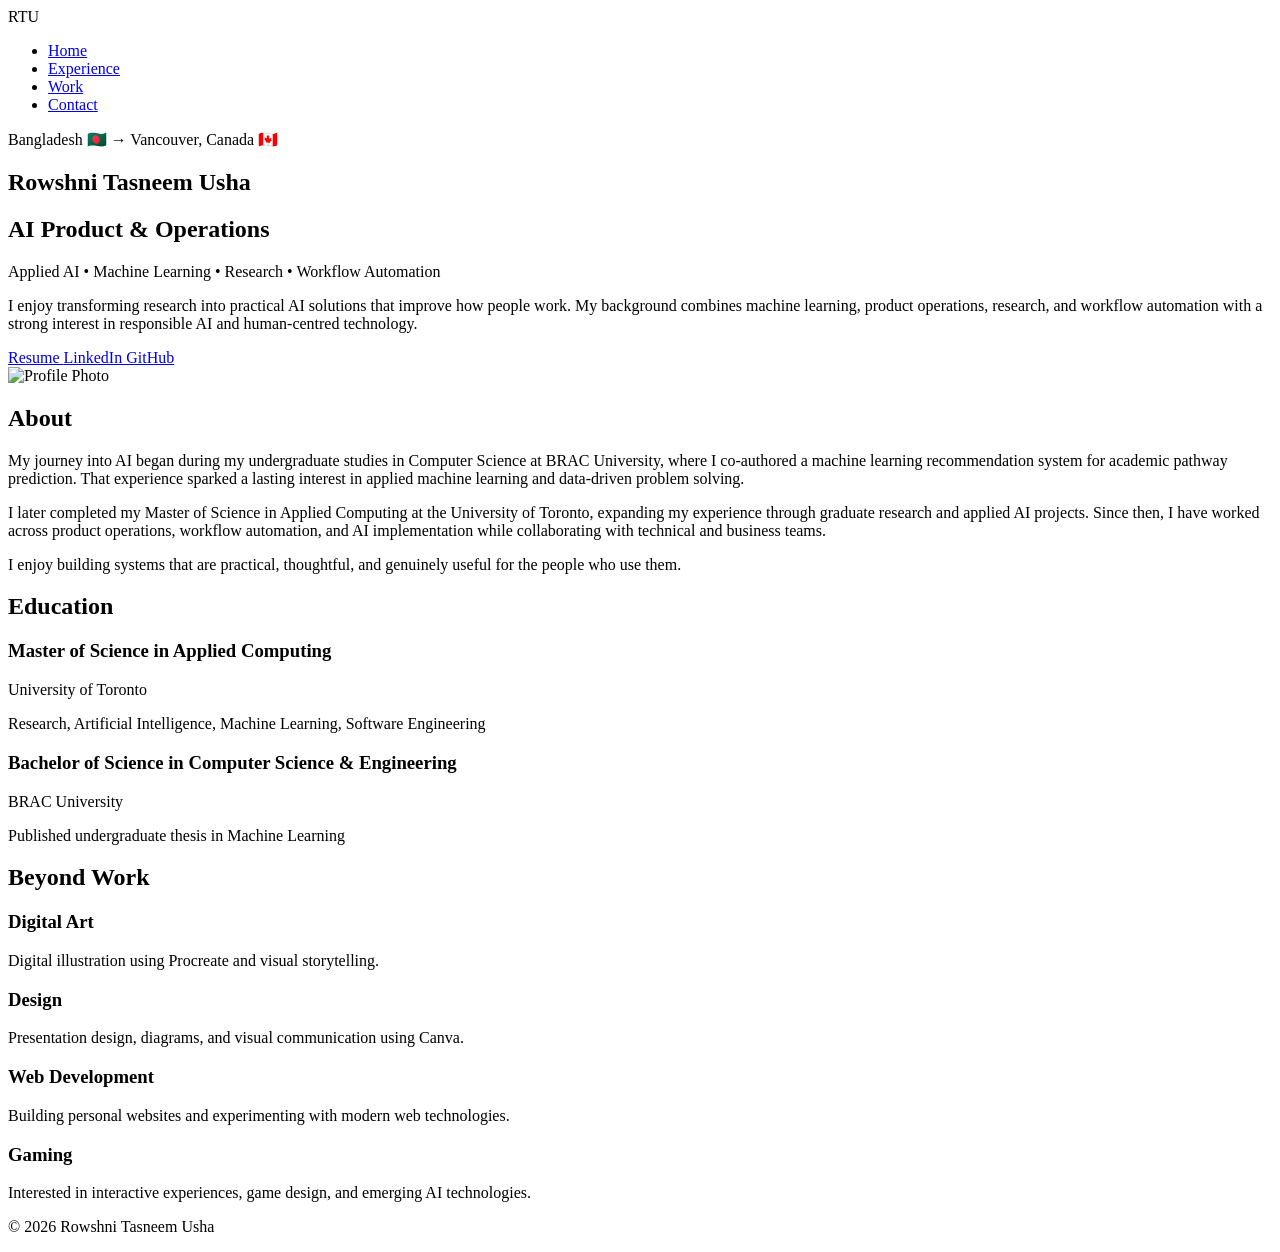
==== index.html @ 76e4fb6c "Create index.html" ====
<!DOCTYPE html>
<html lang="en">

<head>

    <meta charset="UTF-8">
    <meta name="viewport" content="width=device-width, initial-scale=1.0">

    <title>Rowshni Tasneem Usha</title>

    <link rel="stylesheet" href="css/style.css">

</head>

<body>

<header>

    <nav>

        <div class="logo">
            RTU
        </div>

        <ul class="nav-links">

            <li><a href="index.html" class="active">Home</a></li>
            <li><a href="experience.html">Experience</a></li>
            <li><a href="work.html">Work</a></li>
            <li><a href="contact.html">Contact</a></li>

        </ul>

    </nav>

</header>

<main>

<section class="hero">

<div class="hero-text">

<p class="location">

Bangladesh 🇧🇩 → Vancouver, Canada 🇨🇦

</p>

<h1>

Rowshni Tasneem Usha

</h1>

<h2>

AI Product & Operations

</h2>

<p class="tagline">

Applied AI • Machine Learning • Research • Workflow Automation

</p>

<p class="intro">

I enjoy transforming research into practical AI solutions that improve how people work.

My background combines machine learning, product operations, research, and workflow automation with a strong interest in responsible AI and human-centred technology.

</p>

<div class="buttons">

<a href="files/Resume.pdf" class="btn">

Resume

</a>

<a href="#" class="btn secondary">

LinkedIn

</a>

<a href="#" class="btn secondary">

GitHub

</a>

</div>

</div>

<div class="hero-image">

<img src="images/profile.jpg" alt="Profile Photo">

</div>

</section>

<section class="about">

<h2>

About

</h2>

<p>

My journey into AI began during my undergraduate studies in Computer Science at BRAC University, where I co-authored a machine learning recommendation system for academic pathway prediction. That experience sparked a lasting interest in applied machine learning and data-driven problem solving.

</p>

<p>

I later completed my Master of Science in Applied Computing at the University of Toronto, expanding my experience through graduate research and applied AI projects. Since then, I have worked across product operations, workflow automation, and AI implementation while collaborating with technical and business teams.

</p>

<p>

I enjoy building systems that are practical, thoughtful, and genuinely useful for the people who use them.

</p>

</section>

<section class="education">

<h2>

Education

</h2>

<div class="education-card">

<h3>

Master of Science in Applied Computing

</h3>

<p>

University of Toronto

</p>

<p>

Research, Artificial Intelligence, Machine Learning, Software Engineering

</p>

</div>

<div class="education-card">

<h3>

Bachelor of Science in Computer Science & Engineering

</h3>

<p>

BRAC University

</p>

<p>

Published undergraduate thesis in Machine Learning

</p>

</div>

</section>

<section class="interests">

<h2>

Beyond Work

</h2>

<div class="interest-grid">

<div class="interest-card">

<h3>

Digital Art

</h3>

<p>

Digital illustration using Procreate and visual storytelling.

</p>

</div>

<div class="interest-card">

<h3>

Design

</h3>

<p>

Presentation design, diagrams, and visual communication using Canva.

</p>

</div>

<div class="interest-card">

<h3>

Web Development

</h3>

<p>

Building personal websites and experimenting with modern web technologies.

</p>

</div>

<div class="interest-card">

<h3>

Gaming

</h3>

<p>

Interested in interactive experiences, game design, and emerging AI technologies.

</p>

</div>

</div>

</section>

</main>

<footer>

<p>

© 2026 Rowshni Tasneem Usha

</p>

</footer>

</body>

</html>
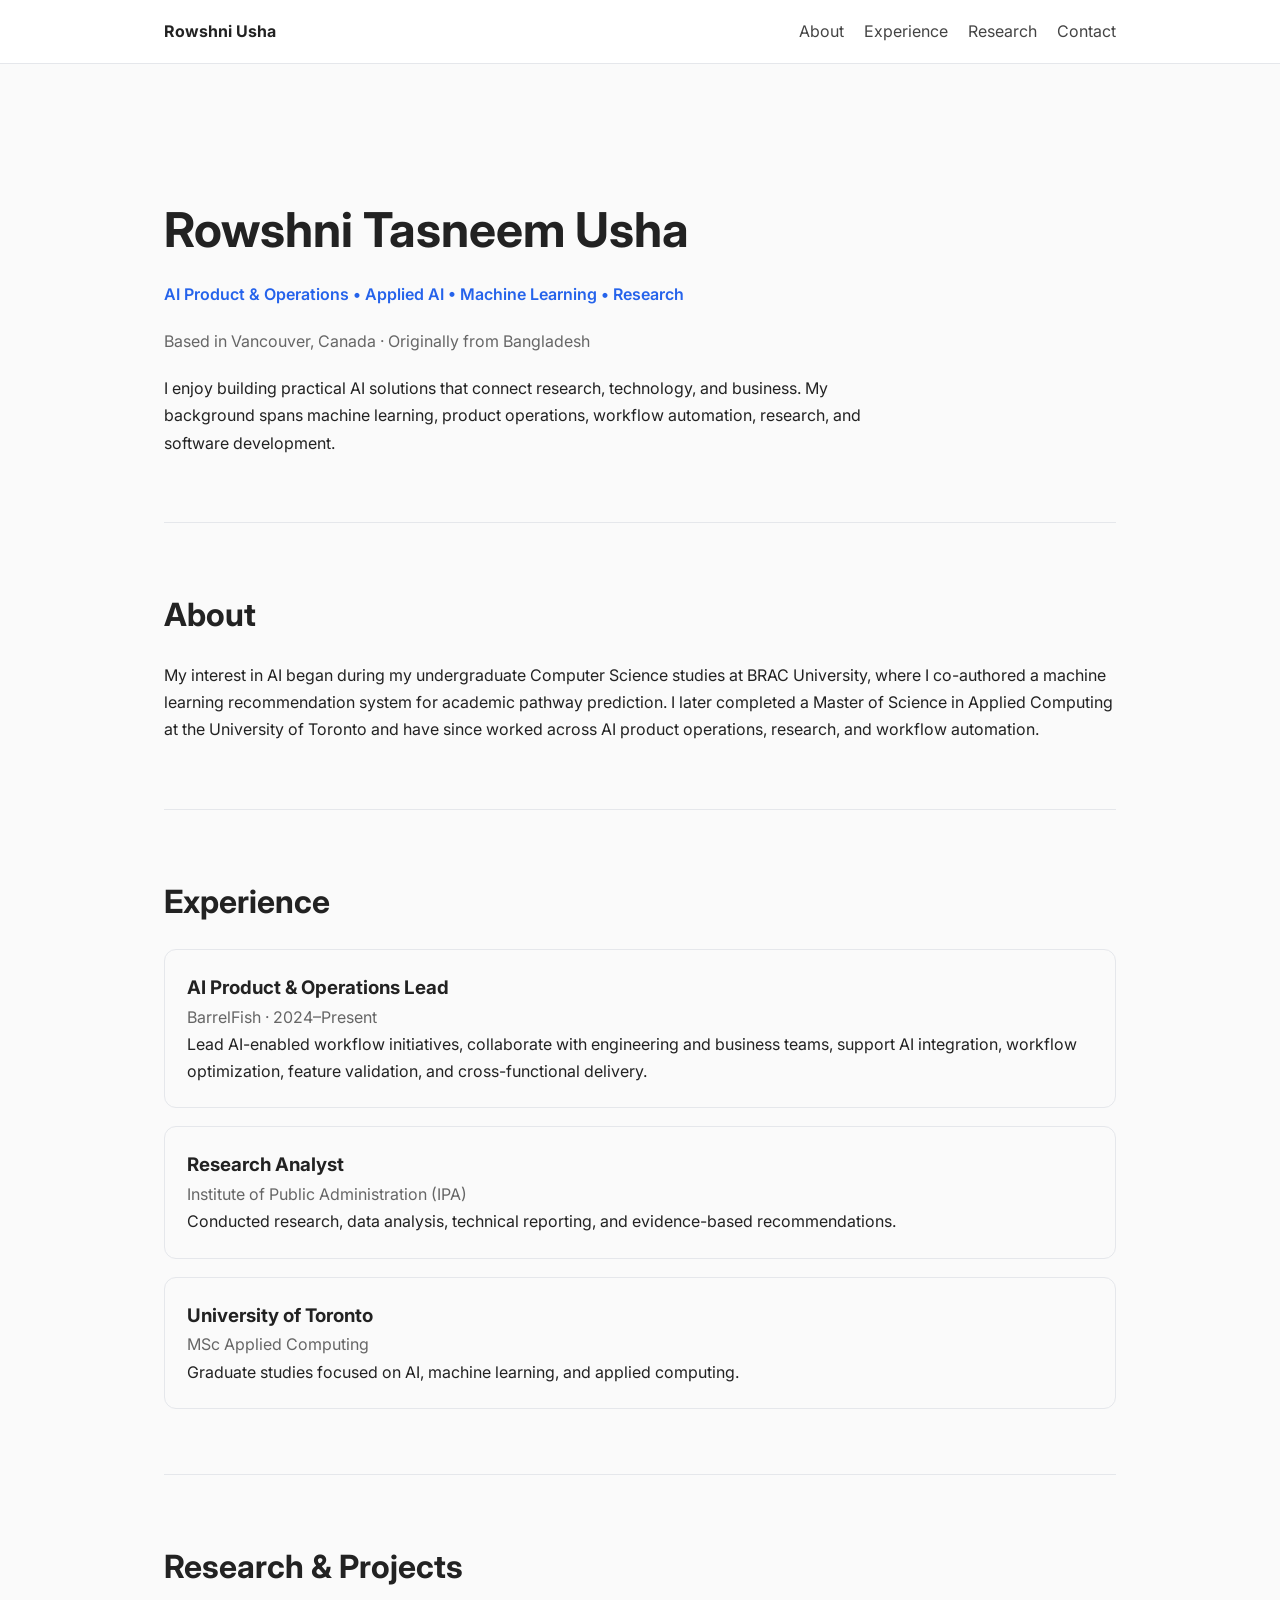
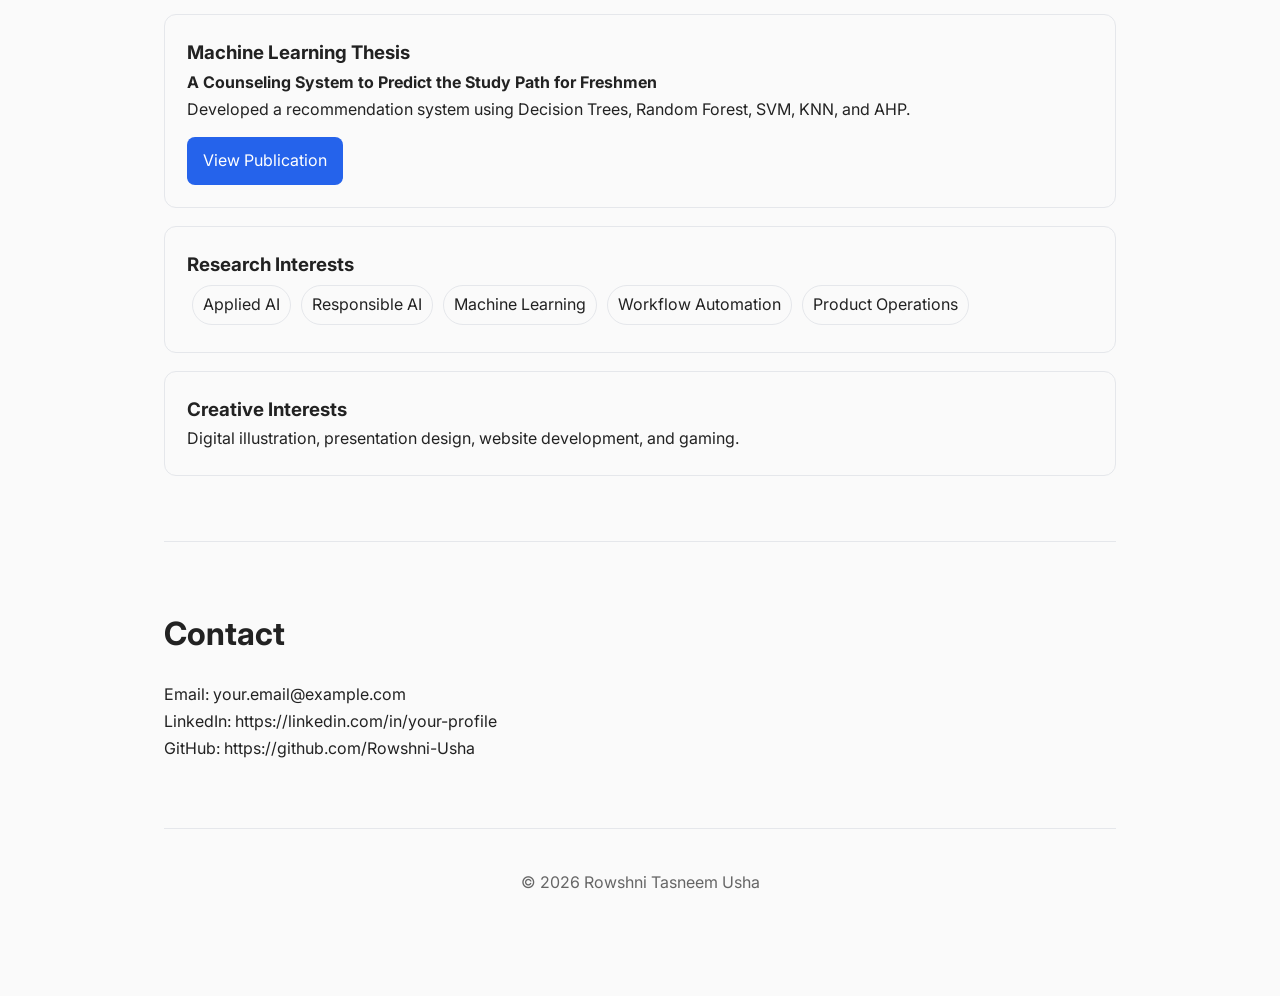
==== commit 70c14371: "Update index.html" ====
--- a/index.html
+++ b/index.html
@@ -1,282 +1 @@
-<!DOCTYPE html>
-<html lang="en">
-
-<head>
-
-    <meta charset="UTF-8">
-    <meta name="viewport" content="width=device-width, initial-scale=1.0">
-
-    <title>Rowshni Tasneem Usha</title>
-
-    <link rel="stylesheet" href="css/style.css">
-
-</head>
-
-<body>
-
-<header>
-
-    <nav>
-
-        <div class="logo">
-            RTU
-        </div>
-
-        <ul class="nav-links">
-
-            <li><a href="index.html" class="active">Home</a></li>
-            <li><a href="experience.html">Experience</a></li>
-            <li><a href="work.html">Work</a></li>
-            <li><a href="contact.html">Contact</a></li>
-
-        </ul>
-
-    </nav>
-
-</header>
-
-<main>
-
-<section class="hero">
-
-<div class="hero-text">
-
-<p class="location">
-
-Bangladesh 🇧🇩 → Vancouver, Canada 🇨🇦
-
-</p>
-
-<h1>
-
-Rowshni Tasneem Usha
-
-</h1>
-
-<h2>
-
-AI Product & Operations
-
-</h2>
-
-<p class="tagline">
-
-Applied AI • Machine Learning • Research • Workflow Automation
-
-</p>
-
-<p class="intro">
-
-I enjoy transforming research into practical AI solutions that improve how people work.
-
-My background combines machine learning, product operations, research, and workflow automation with a strong interest in responsible AI and human-centred technology.
-
-</p>
-
-<div class="buttons">
-
-<a href="files/Resume.pdf" class="btn">
-
-Resume
-
-</a>
-
-<a href="#" class="btn secondary">
-
-LinkedIn
-
-</a>
-
-<a href="#" class="btn secondary">
-
-GitHub
-
-</a>
-
-</div>
-
-</div>
-
-<div class="hero-image">
-
-<img src="images/profile.jpg" alt="Profile Photo">
-
-</div>
-
-</section>
-
-<section class="about">
-
-<h2>
-
-About
-
-</h2>
-
-<p>
-
-My journey into AI began during my undergraduate studies in Computer Science at BRAC University, where I co-authored a machine learning recommendation system for academic pathway prediction. That experience sparked a lasting interest in applied machine learning and data-driven problem solving.
-
-</p>
-
-<p>
-
-I later completed my Master of Science in Applied Computing at the University of Toronto, expanding my experience through graduate research and applied AI projects. Since then, I have worked across product operations, workflow automation, and AI implementation while collaborating with technical and business teams.
-
-</p>
-
-<p>
-
-I enjoy building systems that are practical, thoughtful, and genuinely useful for the people who use them.
-
-</p>
-
-</section>
-
-<section class="education">
-
-<h2>
-
-Education
-
-</h2>
-
-<div class="education-card">
-
-<h3>
-
-Master of Science in Applied Computing
-
-</h3>
-
-<p>
-
-University of Toronto
-
-</p>
-
-<p>
-
-Research, Artificial Intelligence, Machine Learning, Software Engineering
-
-</p>
-
-</div>
-
-<div class="education-card">
-
-<h3>
-
-Bachelor of Science in Computer Science & Engineering
-
-</h3>
-
-<p>
-
-BRAC University
-
-</p>
-
-<p>
-
-Published undergraduate thesis in Machine Learning
-
-</p>
-
-</div>
-
-</section>
-
-<section class="interests">
-
-<h2>
-
-Beyond Work
-
-</h2>
-
-<div class="interest-grid">
-
-<div class="interest-card">
-
-<h3>
-
-Digital Art
-
-</h3>
-
-<p>
-
-Digital illustration using Procreate and visual storytelling.
-
-</p>
-
-</div>
-
-<div class="interest-card">
-
-<h3>
-
-Design
-
-</h3>
-
-<p>
-
-Presentation design, diagrams, and visual communication using Canva.
-
-</p>
-
-</div>
-
-<div class="interest-card">
-
-<h3>
-
-Web Development
-
-</h3>
-
-<p>
-
-Building personal websites and experimenting with modern web technologies.
-
-</p>
-
-</div>
-
-<div class="interest-card">
-
-<h3>
-
-Gaming
-
-</h3>
-
-<p>
-
-Interested in interactive experiences, game design, and emerging AI technologies.
-
-</p>
-
-</div>
-
-</div>
-
-</section>
-
-</main>
-
-<footer>
-
-<p>
-
-© 2026 Rowshni Tasneem Usha
-
-</p>
-
-</footer>
-
-</body>
-
-</html>
+<!DOCTYPE html><html lang='en'><head><meta charset='UTF-8'><meta name='viewport' content='width=device-width,initial-scale=1'><title>Rowshni Tasneem Usha</title><link rel='preconnect' href='https://fonts.googleapis.com'><link rel='preconnect' href='https://fonts.gstatic.com' crossorigin><link href='https://fonts.googleapis.com/css2?family=Inter:wght@300;400;600;700&display=swap' rel='stylesheet'><style>:root{--bg:#fafafa;--text:#222;--muted:#666;--accent:#2563eb;--border:#e5e7eb}*{margin:0;padding:0;box-sizing:border-box}html{scroll-behavior:smooth}body{font-family:Inter,sans-serif;background:var(--bg);color:var(--text);line-height:1.7}nav{position:sticky;top:0;background:#ffffffee;border-bottom:1px solid var(--border)}.wrap{max-width:1000px;margin:auto;padding:18px 24px;display:flex;justify-content:space-between;align-items:center}nav a{text-decoration:none;color:#444;margin-left:20px}.container{max-width:1000px;margin:auto;padding:60px 24px}section{padding:65px 0;border-bottom:1px solid var(--border)}h1{font-size:3rem}h2{font-size:2rem;margin-bottom:20px}.subtitle{color:var(--accent);font-weight:600;margin:10px 0 20px}.muted{color:var(--muted)}.card{border:1px solid var(--border);border-radius:12px;padding:22px;margin-top:18px}.tag{display:inline-block;border:1px solid var(--border);border-radius:999px;padding:5px 10px;margin:5px}.button{display:inline-block;background:var(--accent);color:#fff;text-decoration:none;padding:10px 16px;border-radius:8px;margin-top:14px}footer{text-align:center;padding:40px;color:var(--muted)}</style></head><body><nav><div class='wrap'><strong>Rowshni Usha</strong><div><a href='#about'>About</a><a href='#experience'>Experience</a><a href='#research'>Research</a><a href='#contact'>Contact</a></div></div></nav><div class='container'><section><h1>Rowshni Tasneem Usha</h1><p class='subtitle'>AI Product & Operations • Applied AI • Machine Learning • Research</p><p class='muted'>Based in Vancouver, Canada · Originally from Bangladesh</p><p style='margin-top:20px;max-width:700px'>I enjoy building practical AI solutions that connect research, technology, and business. My background spans machine learning, product operations, workflow automation, research, and software development.</p></section><section id='about'><h2>About</h2><p>My interest in AI began during my undergraduate Computer Science studies at BRAC University, where I co-authored a machine learning recommendation system for academic pathway prediction. I later completed a Master of Science in Applied Computing at the University of Toronto and have since worked across AI product operations, research, and workflow automation.</p></section><section id='experience'><h2>Experience</h2><div class='card'><h3>AI Product & Operations Lead</h3><p class='muted'>BarrelFish · 2024–Present</p><p>Lead AI-enabled workflow initiatives, collaborate with engineering and business teams, support AI integration, workflow optimization, feature validation, and cross-functional delivery.</p></div><div class='card'><h3>Research Analyst</h3><p class='muted'>Institute of Public Administration (IPA)</p><p>Conducted research, data analysis, technical reporting, and evidence-based recommendations.</p></div><div class='card'><h3>University of Toronto</h3><p class='muted'>MSc Applied Computing</p><p>Graduate studies focused on AI, machine learning, and applied computing.</p></div></section><section id='research'><h2>Research & Projects</h2><div class='card'><h3>Machine Learning Thesis</h3><p><strong>A Counseling System to Predict the Study Path for Freshmen</strong></p><p>Developed a recommendation system using Decision Trees, Random Forest, SVM, KNN, and AHP.</p><a class='button' href='https://dspace.bracu.ac.bd/items/b8678511-5add-4c3e-9ee7-b3792cb26eae' target='_blank'>View Publication</a></div><div class='card'><h3>Research Interests</h3><span class='tag'>Applied AI</span><span class='tag'>Responsible AI</span><span class='tag'>Machine Learning</span><span class='tag'>Workflow Automation</span><span class='tag'>Product Operations</span></div><div class='card'><h3>Creative Interests</h3><p>Digital illustration, presentation design, website development, and gaming.</p></div></section><section id='contact'><h2>Contact</h2><p>Email: your.email@example.com</p><p>LinkedIn: https://linkedin.com/in/your-profile</p><p>GitHub: https://github.com/Rowshni-Usha</p></section><footer>© 2026 Rowshni Tasneem Usha</footer></div></body></html>
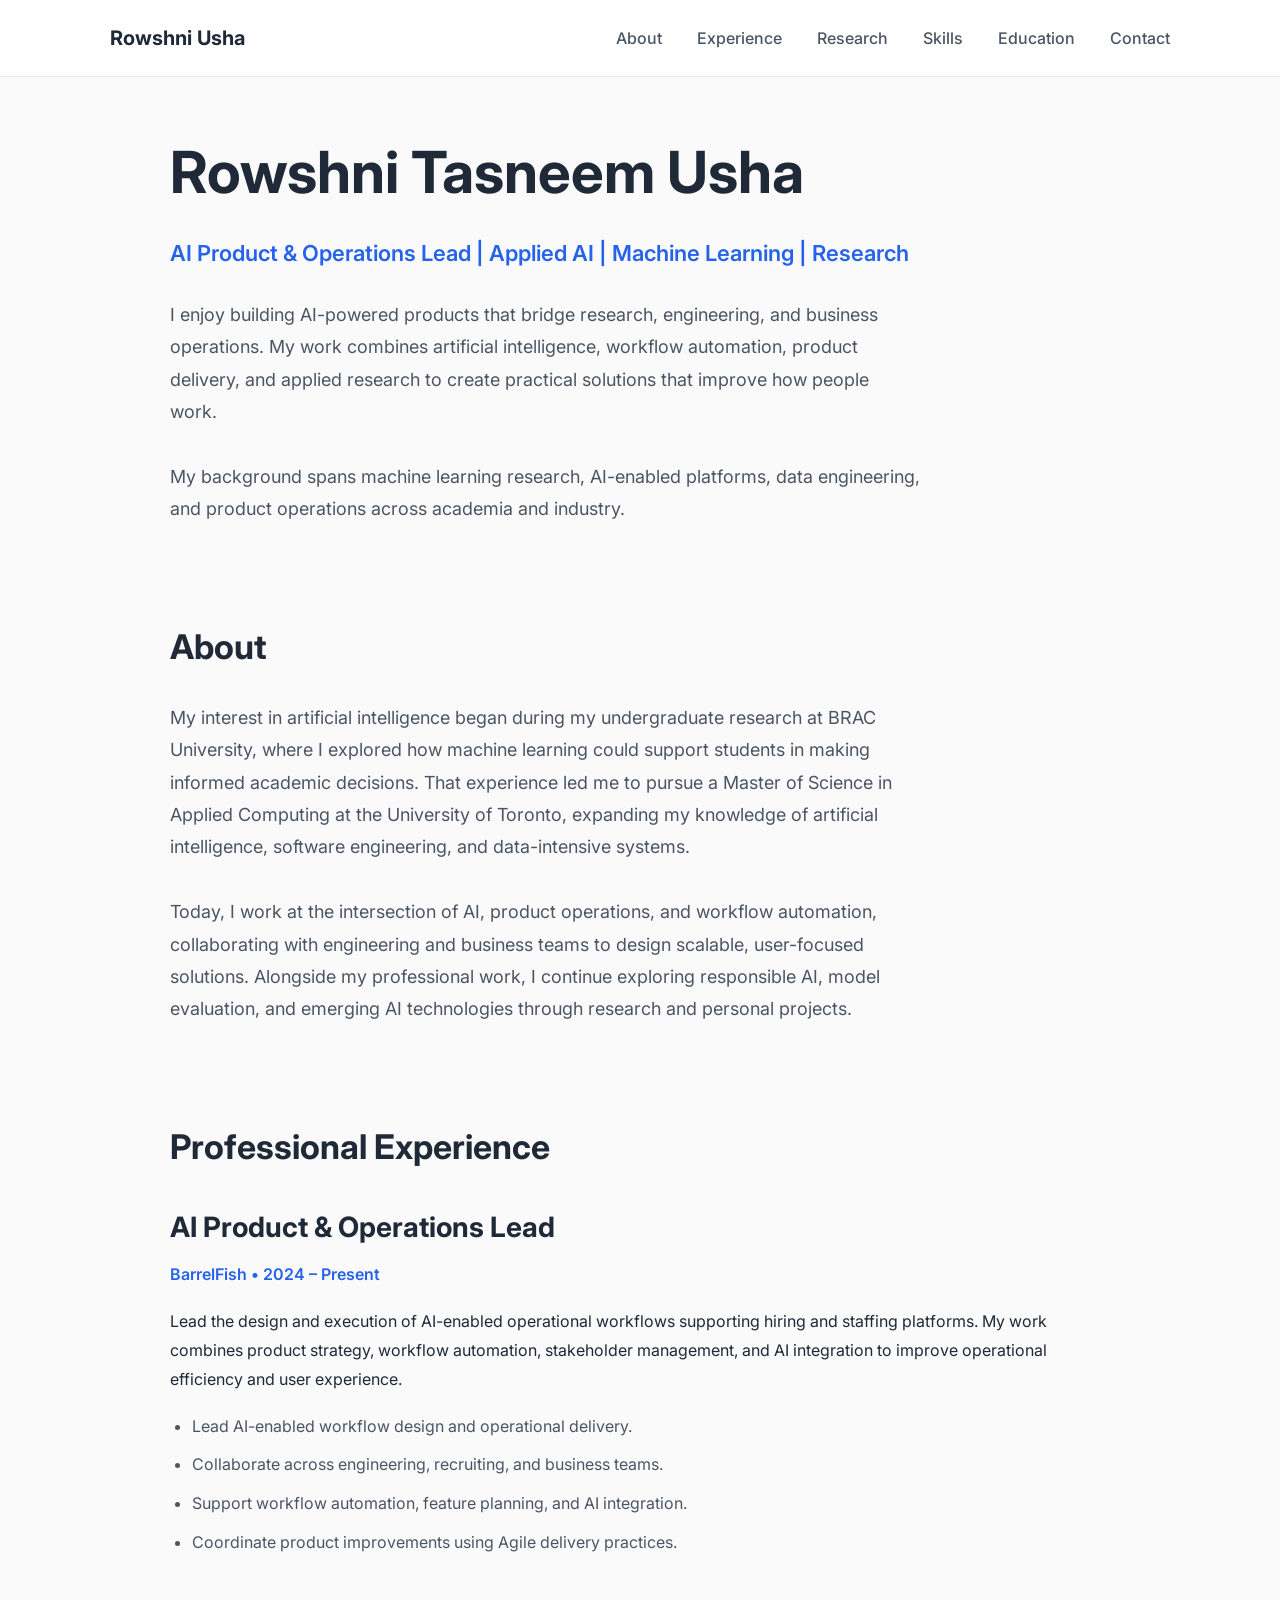
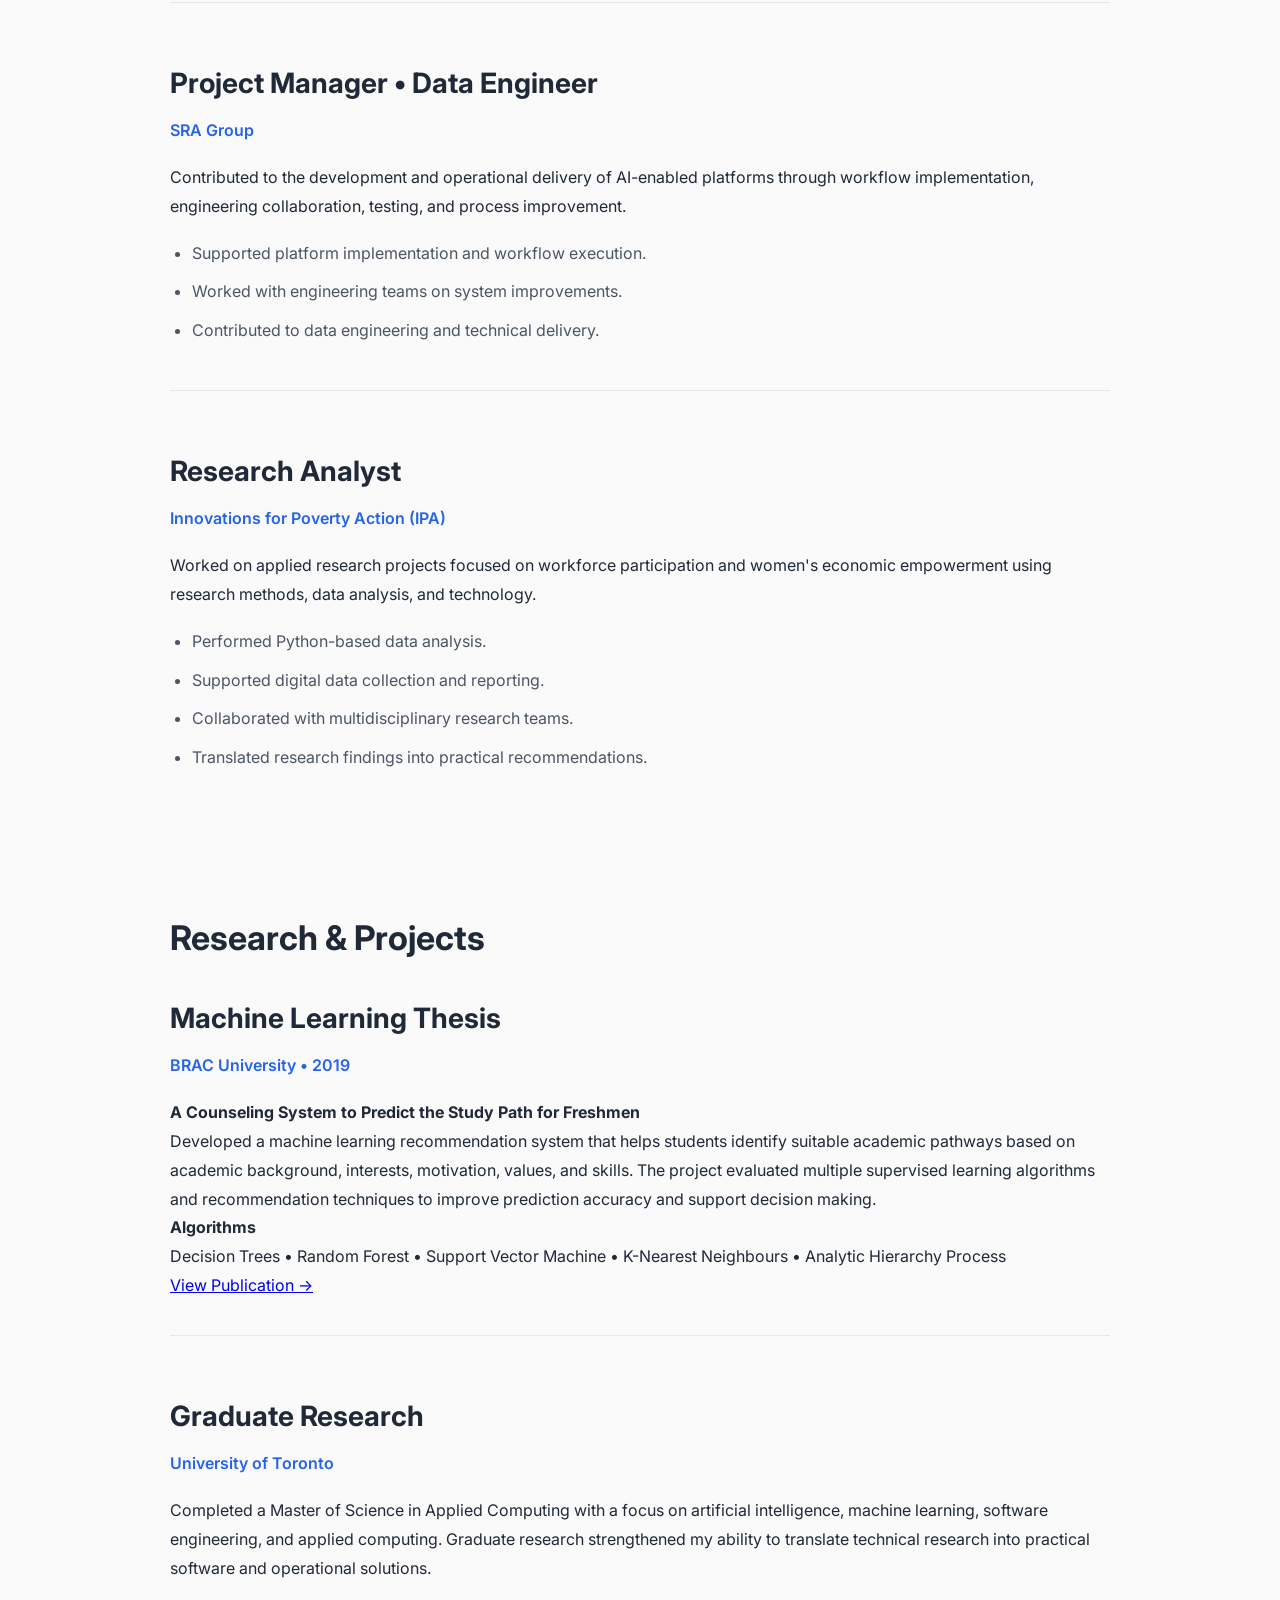
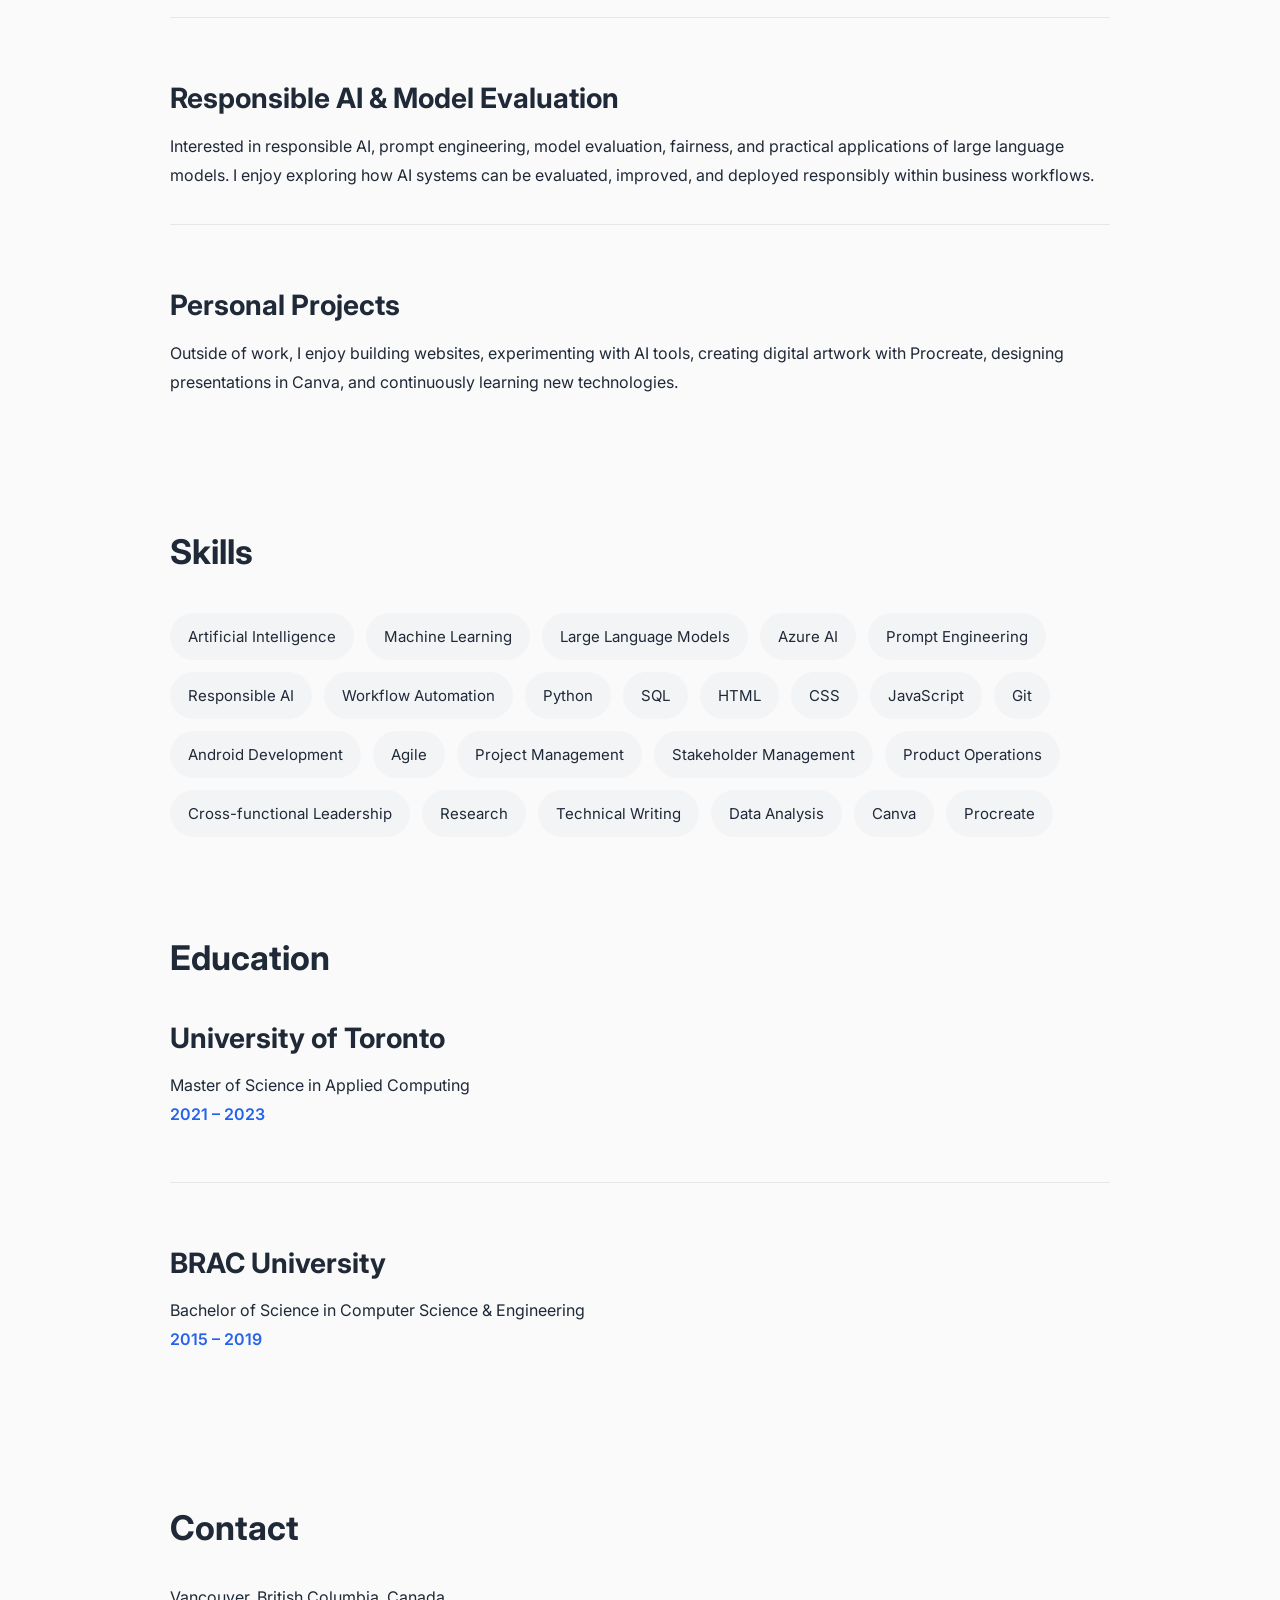
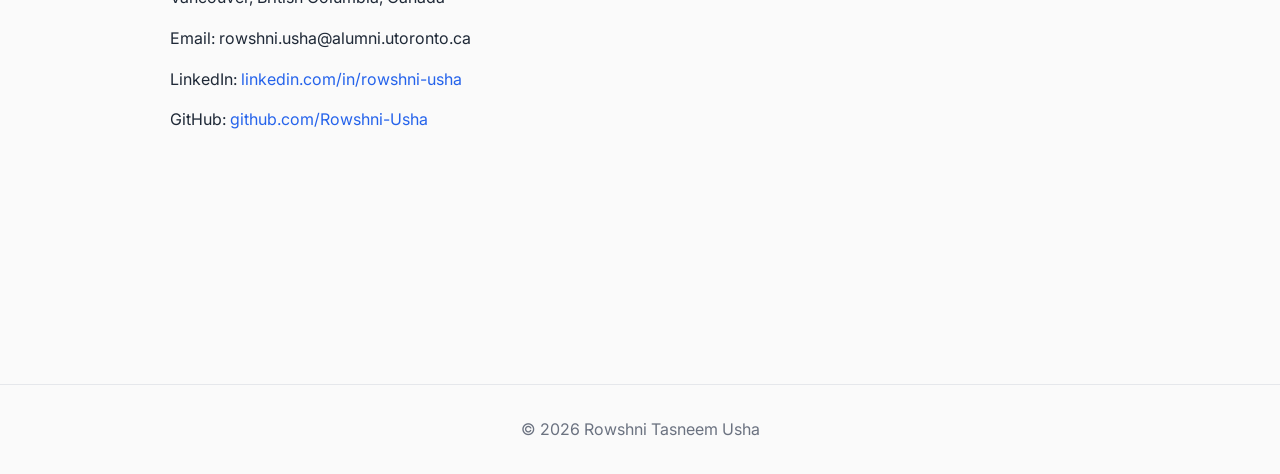
==== commit 0015bd6c: "Update index.html" ====
--- a/index.html
+++ b/index.html
@@ -1 +1,749 @@
-<!DOCTYPE html><html lang='en'><head><meta charset='UTF-8'><meta name='viewport' content='width=device-width,initial-scale=1'><title>Rowshni Tasneem Usha</title><link rel='preconnect' href='https://fonts.googleapis.com'><link rel='preconnect' href='https://fonts.gstatic.com' crossorigin><link href='https://fonts.googleapis.com/css2?family=Inter:wght@300;400;600;700&display=swap' rel='stylesheet'><style>:root{--bg:#fafafa;--text:#222;--muted:#666;--accent:#2563eb;--border:#e5e7eb}*{margin:0;padding:0;box-sizing:border-box}html{scroll-behavior:smooth}body{font-family:Inter,sans-serif;background:var(--bg);color:var(--text);line-height:1.7}nav{position:sticky;top:0;background:#ffffffee;border-bottom:1px solid var(--border)}.wrap{max-width:1000px;margin:auto;padding:18px 24px;display:flex;justify-content:space-between;align-items:center}nav a{text-decoration:none;color:#444;margin-left:20px}.container{max-width:1000px;margin:auto;padding:60px 24px}section{padding:65px 0;border-bottom:1px solid var(--border)}h1{font-size:3rem}h2{font-size:2rem;margin-bottom:20px}.subtitle{color:var(--accent);font-weight:600;margin:10px 0 20px}.muted{color:var(--muted)}.card{border:1px solid var(--border);border-radius:12px;padding:22px;margin-top:18px}.tag{display:inline-block;border:1px solid var(--border);border-radius:999px;padding:5px 10px;margin:5px}.button{display:inline-block;background:var(--accent);color:#fff;text-decoration:none;padding:10px 16px;border-radius:8px;margin-top:14px}footer{text-align:center;padding:40px;color:var(--muted)}</style></head><body><nav><div class='wrap'><strong>Rowshni Usha</strong><div><a href='#about'>About</a><a href='#experience'>Experience</a><a href='#research'>Research</a><a href='#contact'>Contact</a></div></div></nav><div class='container'><section><h1>Rowshni Tasneem Usha</h1><p class='subtitle'>AI Product & Operations • Applied AI • Machine Learning • Research</p><p class='muted'>Based in Vancouver, Canada · Originally from Bangladesh</p><p style='margin-top:20px;max-width:700px'>I enjoy building practical AI solutions that connect research, technology, and business. My background spans machine learning, product operations, workflow automation, research, and software development.</p></section><section id='about'><h2>About</h2><p>My interest in AI began during my undergraduate Computer Science studies at BRAC University, where I co-authored a machine learning recommendation system for academic pathway prediction. I later completed a Master of Science in Applied Computing at the University of Toronto and have since worked across AI product operations, research, and workflow automation.</p></section><section id='experience'><h2>Experience</h2><div class='card'><h3>AI Product & Operations Lead</h3><p class='muted'>BarrelFish · 2024–Present</p><p>Lead AI-enabled workflow initiatives, collaborate with engineering and business teams, support AI integration, workflow optimization, feature validation, and cross-functional delivery.</p></div><div class='card'><h3>Research Analyst</h3><p class='muted'>Institute of Public Administration (IPA)</p><p>Conducted research, data analysis, technical reporting, and evidence-based recommendations.</p></div><div class='card'><h3>University of Toronto</h3><p class='muted'>MSc Applied Computing</p><p>Graduate studies focused on AI, machine learning, and applied computing.</p></div></section><section id='research'><h2>Research & Projects</h2><div class='card'><h3>Machine Learning Thesis</h3><p><strong>A Counseling System to Predict the Study Path for Freshmen</strong></p><p>Developed a recommendation system using Decision Trees, Random Forest, SVM, KNN, and AHP.</p><a class='button' href='https://dspace.bracu.ac.bd/items/b8678511-5add-4c3e-9ee7-b3792cb26eae' target='_blank'>View Publication</a></div><div class='card'><h3>Research Interests</h3><span class='tag'>Applied AI</span><span class='tag'>Responsible AI</span><span class='tag'>Machine Learning</span><span class='tag'>Workflow Automation</span><span class='tag'>Product Operations</span></div><div class='card'><h3>Creative Interests</h3><p>Digital illustration, presentation design, website development, and gaming.</p></div></section><section id='contact'><h2>Contact</h2><p>Email: your.email@example.com</p><p>LinkedIn: https://linkedin.com/in/your-profile</p><p>GitHub: https://github.com/Rowshni-Usha</p></section><footer>© 2026 Rowshni Tasneem Usha</footer></div></body></html>
+<!DOCTYPE html>
+<html lang="en">
+
+<head>
+
+<meta charset="UTF-8">
+<meta name="viewport" content="width=device-width, initial-scale=1.0">
+
+<title>Rowshni Tasneem Usha</title>
+
+<link rel="preconnect" href="https://fonts.googleapis.com">
+<link rel="preconnect" href="https://fonts.gstatic.com" crossorigin>
+
+<link href="https://fonts.googleapis.com/css2?family=Inter:wght@300;400;500;600;700&display=swap" rel="stylesheet">
+
+<style>
+
+*{
+    margin:0;
+    padding:0;
+    box-sizing:border-box;
+}
+
+html{
+    scroll-behavior:smooth;
+}
+
+body{
+
+    font-family:'Inter',sans-serif;
+
+    background:#fafafa;
+
+    color:#1f2937;
+
+    line-height:1.8;
+
+}
+
+nav{
+
+    position:fixed;
+
+    width:100%;
+
+    top:0;
+
+    background:white;
+
+    border-bottom:1px solid #e5e7eb;
+
+    z-index:100;
+
+}
+
+.nav-container{
+
+    max-width:1100px;
+
+    margin:auto;
+
+    padding:20px;
+
+    display:flex;
+
+    justify-content:space-between;
+
+    align-items:center;
+
+}
+
+.logo{
+
+    font-size:20px;
+
+    font-weight:700;
+
+}
+
+.nav-links{
+
+    display:flex;
+
+    gap:35px;
+
+}
+
+.nav-links a{
+
+    text-decoration:none;
+
+    color:#4b5563;
+
+    font-weight:500;
+
+}
+
+.nav-links a:hover{
+
+    color:#2563eb;
+
+}
+
+.container{
+
+    max-width:1000px;
+
+    margin:auto;
+
+    padding:120px 30px 80px;
+
+}
+
+section{
+
+    margin-bottom:90px;
+
+}
+
+h1{
+
+    font-size:58px;
+
+    margin-bottom:10px;
+
+}
+
+h2{
+
+    font-size:34px;
+
+    margin-bottom:25px;
+
+}
+
+.subtitle{
+
+    font-size:22px;
+
+    color:#2563eb;
+
+    font-weight:600;
+
+    margin-bottom:25px;
+
+}
+
+.intro{
+
+    max-width:750px;
+
+    color:#4b5563;
+
+    font-size:18px;
+
+}
+
+</style>
+
+</head>
+
+<body>
+
+<nav>
+
+<div class="nav-container">
+
+<div class="logo">
+
+Rowshni Usha
+
+</div>
+
+<div class="nav-links">
+
+<a href="#about">About</a>
+
+<a href="#experience">Experience</a>
+
+<a href="#research">Research</a>
+
+<a href="#skills">Skills</a>
+
+<a href="#education">Education</a>
+
+<a href="#contact">Contact</a>
+
+</div>
+
+</div>
+
+</nav>
+
+<div class="container">
+
+<section id="home">
+
+<h1>
+
+Rowshni Tasneem Usha
+
+</h1>
+
+<p class="subtitle">
+
+AI Product & Operations Lead | Applied AI | Machine Learning | Research
+
+</p>
+
+<p class="intro">
+
+I enjoy building AI-powered products that bridge research, engineering, and business operations. My work combines artificial intelligence, workflow automation, product delivery, and applied research to create practical solutions that improve how people work.
+
+<br><br>
+
+My background spans machine learning research, AI-enabled platforms, data engineering, and product operations across academia and industry.
+
+</p>
+
+</section>
+
+<section id="about">
+
+<h2>
+
+About
+
+</h2>
+
+<p class="intro">
+
+My interest in artificial intelligence began during my undergraduate research at BRAC University, where I explored how machine learning could support students in making informed academic decisions. That experience led me to pursue a Master of Science in Applied Computing at the University of Toronto, expanding my knowledge of artificial intelligence, software engineering, and data-intensive systems.
+
+<br><br>
+
+Today, I work at the intersection of AI, product operations, and workflow automation, collaborating with engineering and business teams to design scalable, user-focused solutions. Alongside my professional work, I continue exploring responsible AI, model evaluation, and emerging AI technologies through research and personal projects.
+
+</p>
+
+</section>
+
+<section id="experience">
+
+<h2>
+
+Professional Experience
+
+</h2>
+
+<div class="job">
+
+<h3>
+
+AI Product & Operations Lead
+
+</h3>
+
+<p class="company">
+
+BarrelFish • 2024 – Present
+
+</p>
+
+<p>
+
+Lead the design and execution of AI-enabled operational workflows supporting hiring and staffing platforms. My work combines product strategy, workflow automation, stakeholder management, and AI integration to improve operational efficiency and user experience.
+
+</p>
+
+<ul>
+
+<li>Lead AI-enabled workflow design and operational delivery.</li>
+
+<li>Collaborate across engineering, recruiting, and business teams.</li>
+
+<li>Support workflow automation, feature planning, and AI integration.</li>
+
+<li>Coordinate product improvements using Agile delivery practices.</li>
+
+</ul>
+
+</div>
+
+<div class="job">
+
+<h3>
+
+Project Manager • Data Engineer
+
+</h3>
+
+<p class="company">
+
+SRA Group
+
+</p>
+
+<p>
+
+Contributed to the development and operational delivery of AI-enabled platforms through workflow implementation, engineering collaboration, testing, and process improvement.
+
+</p>
+
+<ul>
+
+<li>Supported platform implementation and workflow execution.</li>
+
+<li>Worked with engineering teams on system improvements.</li>
+
+<li>Contributed to data engineering and technical delivery.</li>
+
+</ul>
+
+</div>
+
+<div class="job">
+
+<h3>
+
+Research Analyst
+
+</h3>
+
+<p class="company">
+
+Innovations for Poverty Action (IPA)
+
+</p>
+
+<p>
+
+Worked on applied research projects focused on workforce participation and women's economic empowerment using research methods, data analysis, and technology.
+
+</p>
+
+<ul>
+
+<li>Performed Python-based data analysis.</li>
+
+<li>Supported digital data collection and reporting.</li>
+
+<li>Collaborated with multidisciplinary research teams.</li>
+
+<li>Translated research findings into practical recommendations.</li>
+
+</ul>
+
+</div>
+
+</section>
+
+<style>
+
+.job{
+
+margin-bottom:55px;
+
+padding-bottom:35px;
+
+border-bottom:1px solid #e5e7eb;
+
+}
+
+.job:last-child{
+
+border-bottom:none;
+
+}
+
+.job h3{
+
+font-size:28px;
+
+margin-bottom:8px;
+
+}
+
+.company{
+
+font-weight:600;
+
+color:#2563eb;
+
+margin-bottom:18px;
+
+}
+
+.job ul{
+
+margin-top:18px;
+
+margin-left:22px;
+
+}
+
+.job li{
+
+margin-bottom:10px;
+
+color:#4b5563;
+
+}
+
+</style>
+
+
+<section id="research">
+
+<h2>
+
+Research & Projects
+
+</h2>
+
+<div class="job">
+
+<h3>
+
+Machine Learning Thesis
+
+</h3>
+
+<p class="company">
+
+BRAC University • 2019
+
+</p>
+
+<p>
+
+<b>A Counseling System to Predict the Study Path for Freshmen</b>
+
+</p>
+
+<p>
+
+Developed a machine learning recommendation system that helps students identify suitable academic pathways based on academic background, interests, motivation, values, and skills. The project evaluated multiple supervised learning algorithms and recommendation techniques to improve prediction accuracy and support decision making.
+
+</p>
+
+<p>
+
+<strong>Algorithms</strong>
+
+</p>
+
+<p>
+
+Decision Trees • Random Forest • Support Vector Machine • K-Nearest Neighbours • Analytic Hierarchy Process
+
+</p>
+
+<p>
+
+<a href="https://dspace.bracu.ac.bd/items/b8678511-5add-4c3e-9ee7-b3792cb26eae" target="_blank">
+
+View Publication →
+
+</a>
+
+</p>
+
+</div>
+
+<div class="job">
+
+<h3>
+
+Graduate Research
+
+</h3>
+
+<p class="company">
+
+University of Toronto
+
+</p>
+
+<p>
+
+Completed a Master of Science in Applied Computing with a focus on artificial intelligence, machine learning, software engineering, and applied computing. Graduate research strengthened my ability to translate technical research into practical software and operational solutions.
+
+</p>
+
+</div>
+
+<div class="job">
+
+<h3>
+
+Responsible AI & Model Evaluation
+
+</h3>
+
+<p>
+
+Interested in responsible AI, prompt engineering, model evaluation, fairness, and practical applications of large language models. I enjoy exploring how AI systems can be evaluated, improved, and deployed responsibly within business workflows.
+
+</p>
+
+</div>
+
+<div class="job">
+
+<h3>
+
+Personal Projects
+
+</h3>
+
+<p>
+
+Outside of work, I enjoy building websites, experimenting with AI tools, creating digital artwork with Procreate, designing presentations in Canva, and continuously learning new technologies.
+
+</p>
+
+</div>
+
+</section>
+
+<section id="skills">
+
+<h2>
+
+Skills
+
+</h2>
+
+<div class="skills">
+
+<span>Artificial Intelligence</span>
+
+<span>Machine Learning</span>
+
+<span>Large Language Models</span>
+
+<span>Azure AI</span>
+
+<span>Prompt Engineering</span>
+
+<span>Responsible AI</span>
+
+<span>Workflow Automation</span>
+
+<span>Python</span>
+
+<span>SQL</span>
+
+<span>HTML</span>
+
+<span>CSS</span>
+
+<span>JavaScript</span>
+
+<span>Git</span>
+
+<span>Android Development</span>
+
+<span>Agile</span>
+
+<span>Project Management</span>
+
+<span>Stakeholder Management</span>
+
+<span>Product Operations</span>
+
+<span>Cross-functional Leadership</span>
+
+<span>Research</span>
+
+<span>Technical Writing</span>
+
+<span>Data Analysis</span>
+
+<span>Canva</span>
+
+<span>Procreate</span>
+
+</div>
+
+</section>
+
+<section id="education">
+
+<h2>
+
+Education
+
+</h2>
+
+<div class="job">
+
+<h3>
+
+University of Toronto
+
+</h3>
+
+<p>
+
+Master of Science in Applied Computing
+
+</p>
+
+<p class="company">
+
+2021 – 2023
+
+</p>
+
+</div>
+
+<div class="job">
+
+<h3>
+
+BRAC University
+
+</h3>
+
+<p>
+
+Bachelor of Science in Computer Science & Engineering
+
+</p>
+
+<p class="company">
+
+2015 – 2019
+
+</p>
+
+</div>
+
+</section>
+
+<section id="contact">
+
+<h2>
+
+Contact
+
+</h2>
+
+<p>
+
+Vancouver, British Columbia, Canada
+
+</p>
+
+<p>
+
+Email: rowshni.usha@alumni.utoronto.ca
+
+</p>
+
+<p>
+
+LinkedIn:
+<a href="https://www.linkedin.com/in/rowshni-usha/" target="_blank">
+linkedin.com/in/rowshni-usha
+</a>
+
+</p>
+
+<p>
+
+GitHub:
+<a href="https://github.com/Rowshni-Usha" target="_blank">
+github.com/Rowshni-Usha
+</a>
+
+</p>
+
+</section>
+
+</div>
+
+<style>
+
+.skills{
+
+display:flex;
+
+flex-wrap:wrap;
+
+gap:12px;
+
+margin-top:30px;
+
+}
+
+.skills span{
+
+padding:10px 18px;
+
+background:#f3f4f6;
+
+border-radius:999px;
+
+font-size:15px;
+
+}
+
+#contact p{
+
+margin-bottom:12px;
+
+}
+
+#contact a{
+
+color:#2563eb;
+
+text-decoration:none;
+
+}
+
+#contact a:hover{
+
+text-decoration:underline;
+
+}
+
+footer{
+
+margin-top:80px;
+
+padding:30px;
+
+text-align:center;
+
+color:#6b7280;
+
+border-top:1px solid #e5e7eb;
+
+}
+
+</style>
+
+<footer>
+
+© 2026 Rowshni Tasneem Usha
+
+</footer>
+
+</body>
+
+</html>
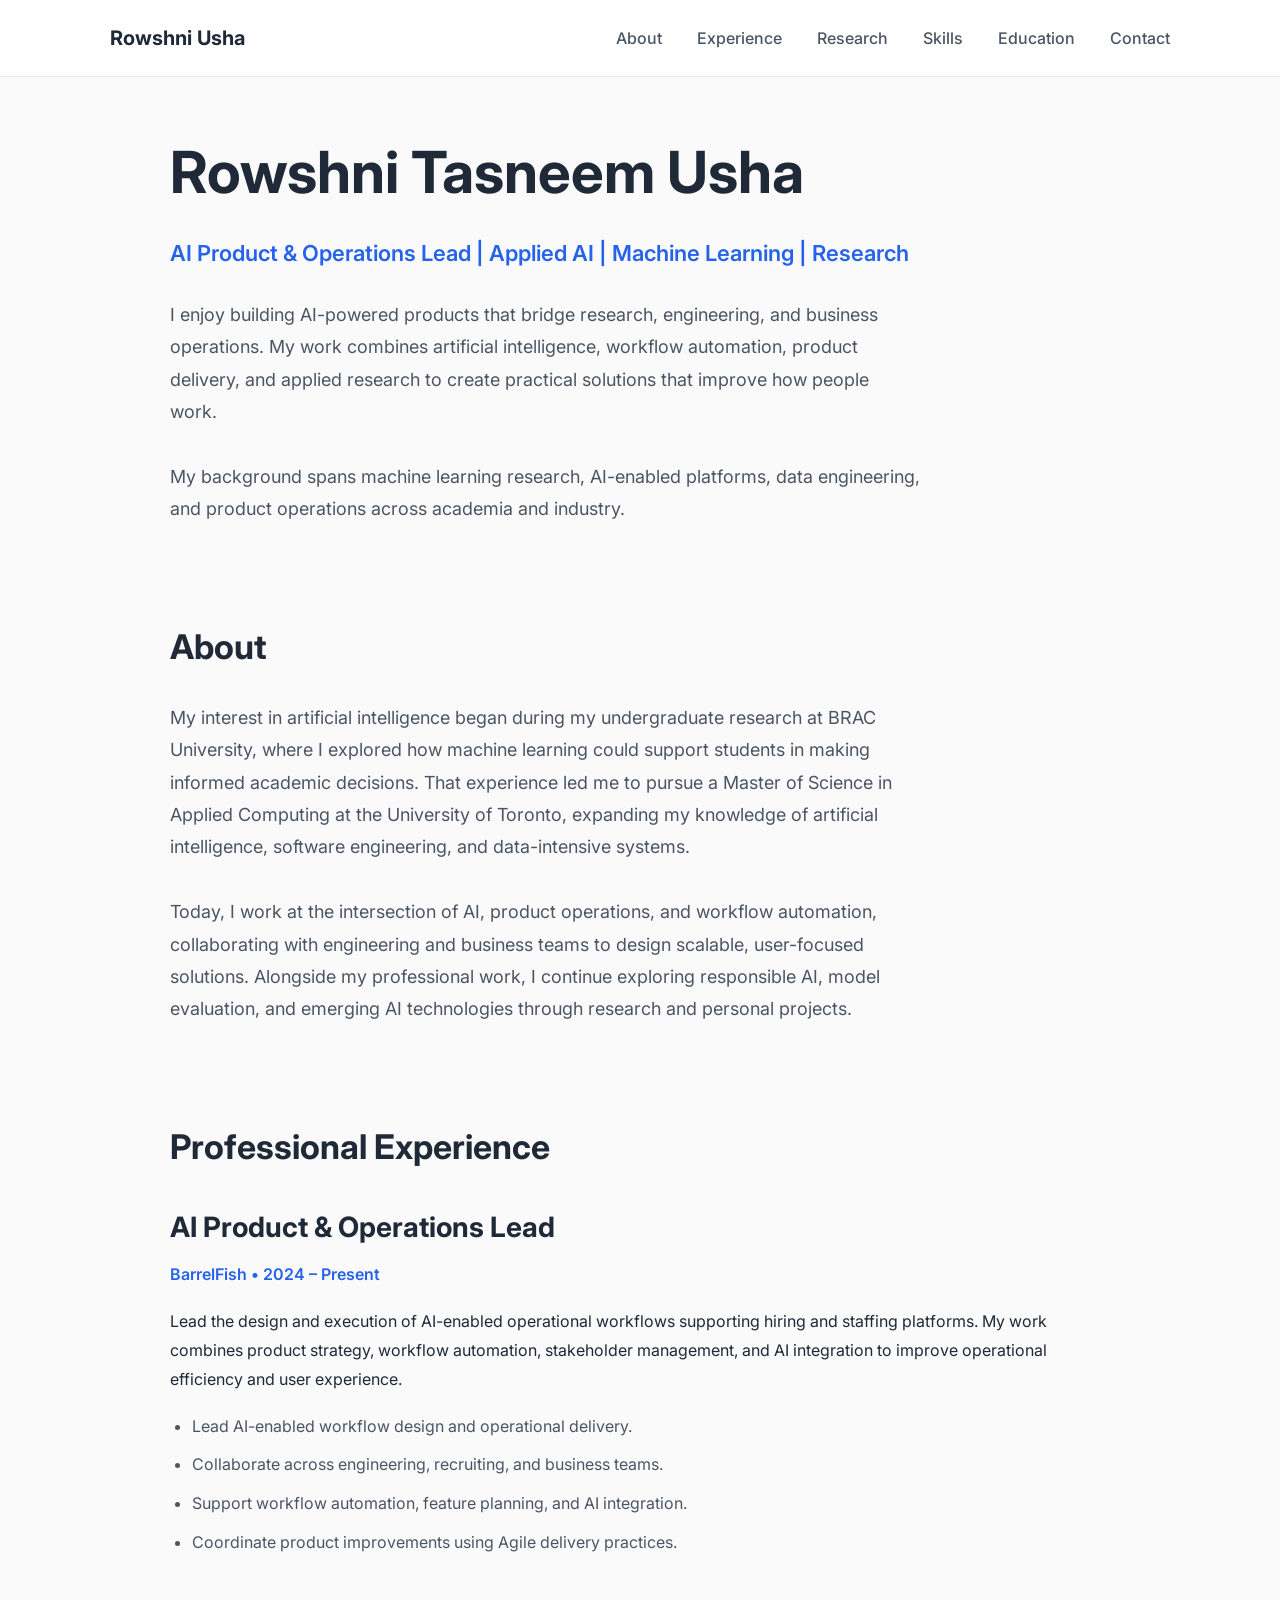
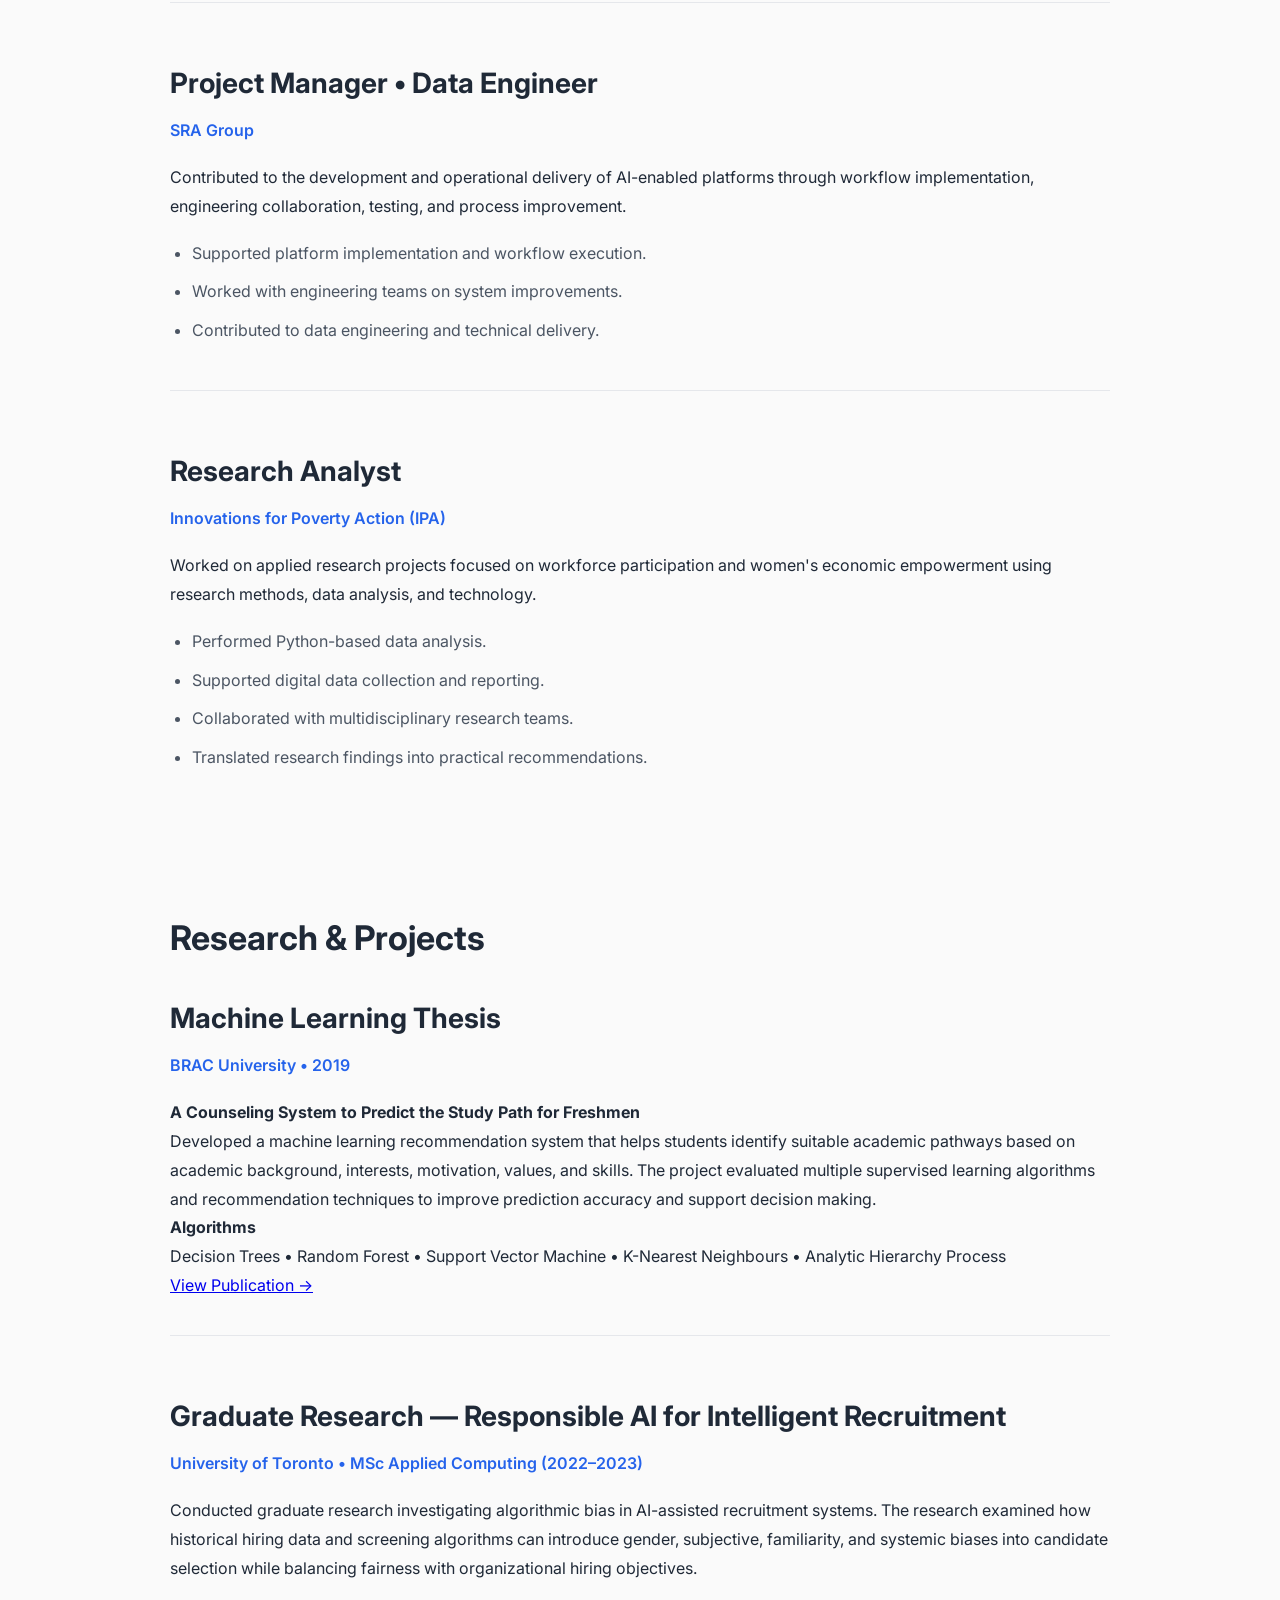
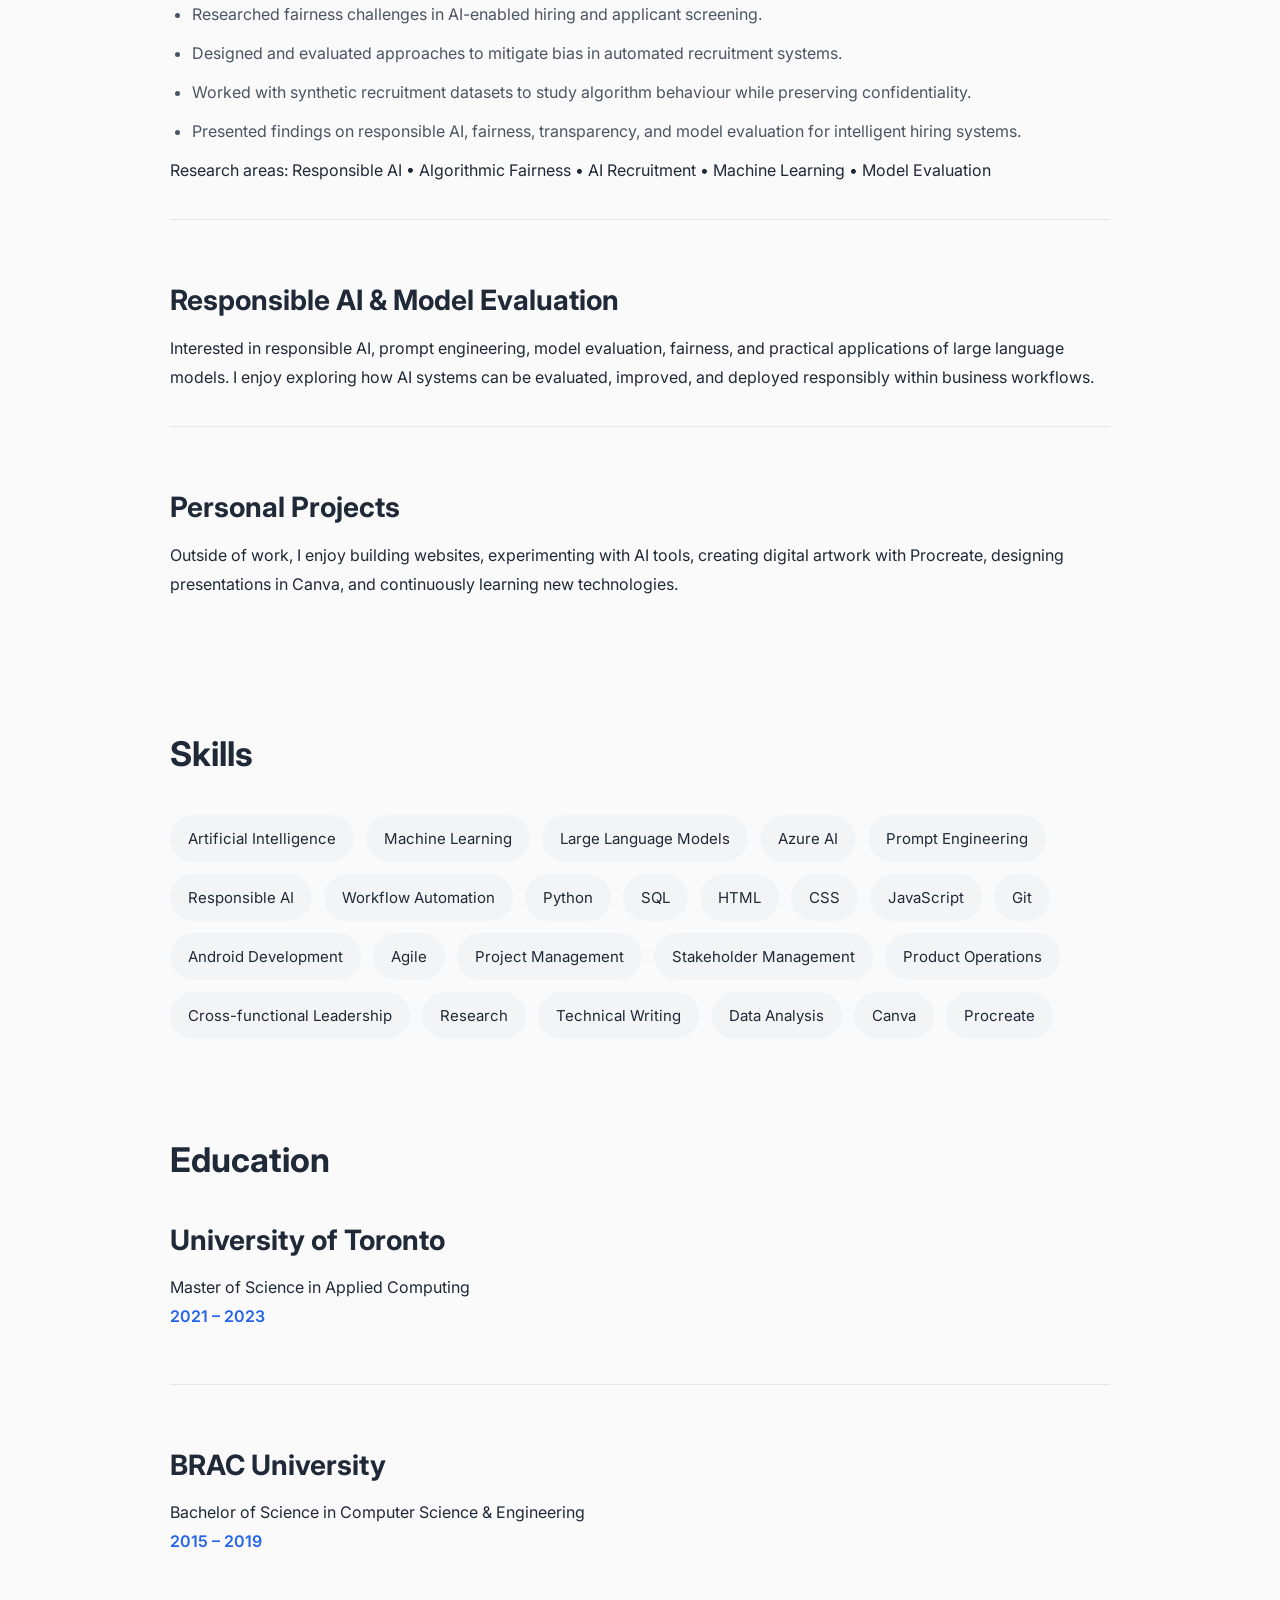
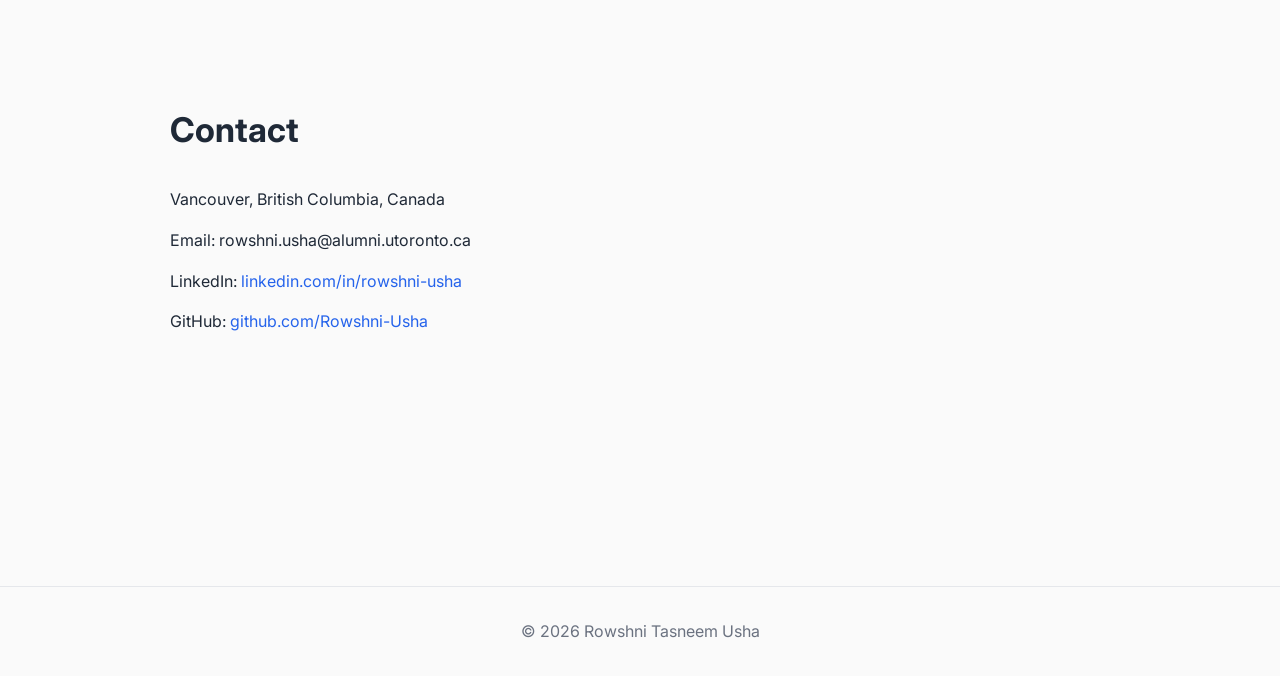
==== commit 73d00b98: "Update index.html" ====
--- a/index.html
+++ b/index.html
@@ -466,19 +466,37 @@
 
 <h3>
 
-Graduate Research
+Graduate Research — Responsible AI for Intelligent Recruitment
 
 </h3>
 
 <p class="company">
 
-University of Toronto
-
-</p>
-
-<p>
-
-Completed a Master of Science in Applied Computing with a focus on artificial intelligence, machine learning, software engineering, and applied computing. Graduate research strengthened my ability to translate technical research into practical software and operational solutions.
+University of Toronto • MSc Applied Computing (2022–2023)
+
+</p>
+
+<p>
+
+Conducted graduate research investigating algorithmic bias in AI-assisted recruitment systems. The research examined how historical hiring data and screening algorithms can introduce gender, subjective, familiarity, and systemic biases into candidate selection while balancing fairness with organizational hiring objectives.
+
+</p>
+
+<ul>
+
+<li>Researched fairness challenges in AI-enabled hiring and applicant screening.</li>
+
+<li>Designed and evaluated approaches to mitigate bias in automated recruitment systems.</li>
+
+<li>Worked with synthetic recruitment datasets to study algorithm behaviour while preserving confidentiality.</li>
+
+<li>Presented findings on responsible AI, fairness, transparency, and model evaluation for intelligent hiring systems.</li>
+
+</ul>
+
+<p>
+
+Research areas: Responsible AI • Algorithmic Fairness • AI Recruitment • Machine Learning • Model Evaluation
 
 </p>
 
